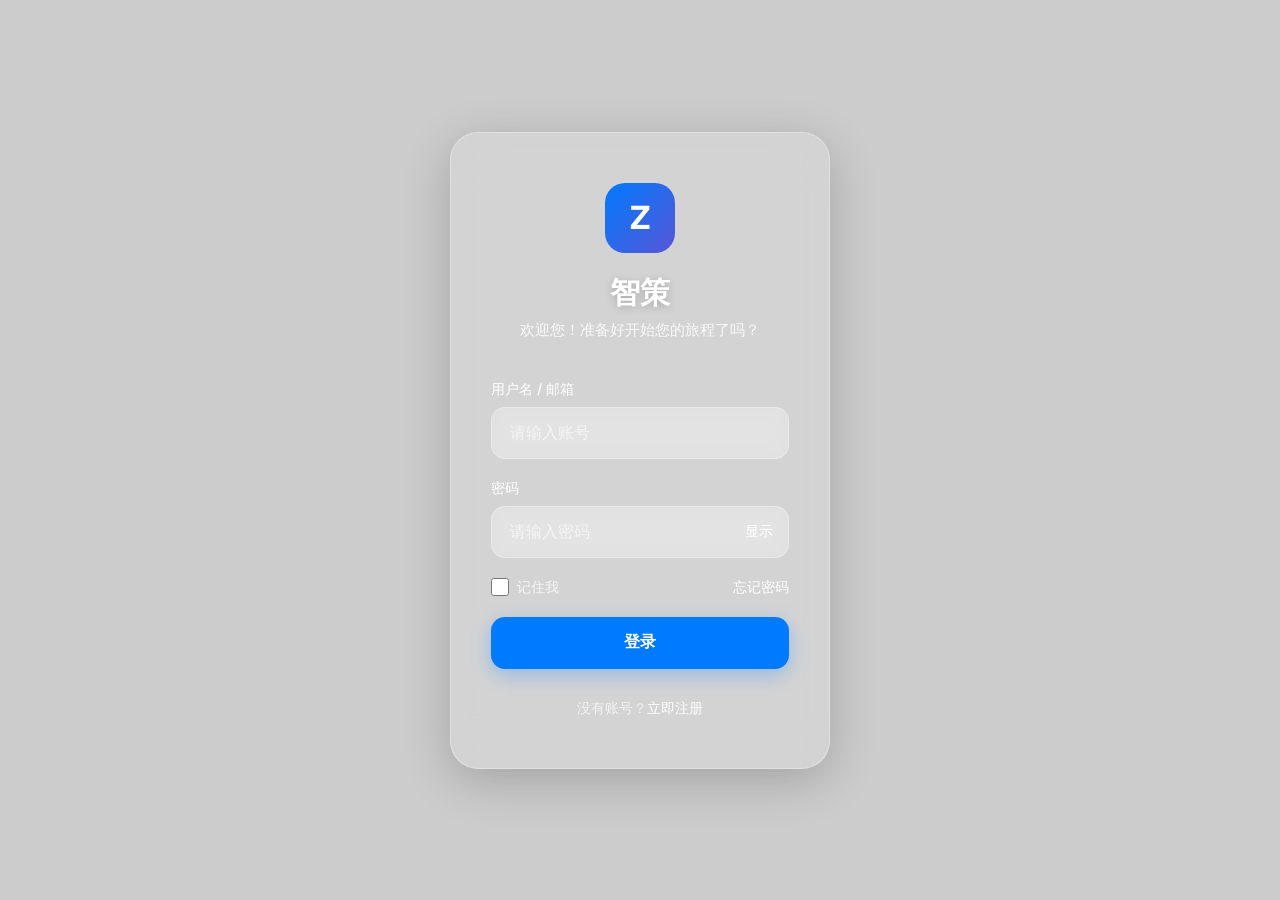
==== templates/login.html @ 8ca9749c "重新开始：上传正确版本" ====
<!DOCTYPE html>
<html lang="zh-CN">
<head>
    <meta charset="UTF-8">
    <meta name="viewport" content="width=device-width, initial-scale=1.0">
    <title>智策 - 智能旅行助手</title>
    <link rel="preconnect" href="https://fonts.googleapis.com">
    <link href="https://fonts.googleapis.com/css2?family=Inter:wght@300;400;500;600;700&display=swap" rel="stylesheet">
    <link rel="stylesheet" href="../static/style.css">
</head>
<body>

<!-- 🌍 卫星飞掠地球视频（已调慢速度：0.3 倍速） -->
<video
    autoplay
    muted
    loop
    playsinline
    class="bg-video"
    oncanplay="this.playbackRate = 0.8"
>
    <source src="../static/videos/earth-flyover.mp4" type="video/mp4">
    您的浏览器不支持视频播放
</video>

<!-- 登录卡片 -->
<div class="login-container">
    <div class="glass-card">
        <div class="logo-area">
            <div class="logo-icon">Z</div>
            <h1>智策</h1>
            <p>欢迎您！准备好开始您的旅程了吗？</p>
        </div>

        <div class="alert" id="alert"></div>

        <form class="login-form" id="loginForm">
            <div class="form-group">
                <label>用户名 / 邮箱</label>
                <input type="text" id="username" placeholder="请输入账号">
            </div>

            <div class="form-group">
                <label>密码</label>
                <div class="pwd-box">
                    <input type="password" id="password" placeholder="请输入密码">
                    <button type="button" id="toggleBtn">显示</button>
                </div>
            </div>

            <div class="form-row">
                <label class="remember">
                    <input type="checkbox"> <span>记住我</span>
                </label>
                <a href="#" class="forget">忘记密码</a>
            </div>

            <button type="submit" class="submit-btn" id="loginBtn">登录</button>
        </form>

        <div class="register">
            没有账号？<a href="#">立即注册</a>
        </div>
    </div>
</div>

<script src="../static/script.js"></script>
</body>
</html>
---- static/style.css ----
* {
    margin: 0;
    padding: 0;
    box-sizing: border-box;
}

/* 视频背景全屏 */
.bg-video {
    position: fixed;
    top: 0;
    left: 0;
    width: 100vw;
    height: 100vh;
    object-fit: cover;
    z-index: -2;
    filter: brightness(0.75);
}

/* 暗色遮罩（保证文字清晰） */
body::before {
    content: '';
    position: fixed;
    top: 0;
    left: 0;
    width: 100%;
    height: 100%;
    background: rgba(0, 0, 0, 0.2);
    z-index: -1;
    pointer-events: none;
}

body {
    font-family: 'Inter', sans-serif;
    min-height: 100vh;
    display: flex;
    align-items: center;
    justify-content: center;
    overflow: hidden;
}

/* 登录容器 */
.login-container {
    width: 100%;
    max-width: 420px;
    padding: 20px;
    position: relative;
    z-index: 1;
}

/* 毛玻璃核心 */
.glass-card {
    background: rgba(255, 255, 255, 0.15);
    backdrop-filter: blur(24px);
    -webkit-backdrop-filter: blur(24px);
    border: 1px solid rgba(255, 255, 255, 0.3);
    border-radius: 28px;
    padding: 50px 40px;
    box-shadow: 0 12px 48px rgba(0, 0, 0, 0.2);
    animation: fadeIn 0.8s ease forwards;
}

@keyframes fadeIn {
    from { opacity: 0; transform: translateY(30px); }
    to { opacity: 1; transform: translateY(0); }
}

/* Logo区域 */
.logo-area {
    text-align: center;
    margin-bottom: 40px;
}

.logo-icon {
    width: 70px;
    height: 70px;
    background: linear-gradient(135deg, #007AFF, #5856D6);
    border-radius: 20px;
    margin: 0 auto 20px;
    display: flex;
    align-items: center;
    justify-content: center;
    font-size: 32px;
    font-weight: 700;
    color: #fff;
}

/* 智策 = 宋体 */
.logo-area h1 {
    font-size: 30px;
    font-weight: 700;
    color: #fff;
    margin-bottom: 6px;
    font-family: "SimSun", "宋体", serif;
    text-shadow: 0 2px 8px rgba(0,0,0,0.2);
}

.logo-area p {
    font-size: 15px;
    color: rgba(255,255,255,0.85);
}

/* 提示框 */
.alert {
    padding: 12px 16px;
    border-radius: 12px;
    font-size: 14px;
    margin-bottom: 20px;
    display: none;
    text-align: center;
}
.alert.error {
    background: rgba(255,59,48,0.15);
    color: #ff3b30;
    border: 1px solid rgba(255,59,48,0.3);
}
.alert.success {
    background: rgba(52,199,89,0.15);
    color: #34c750;
    border: 1px solid rgba(52,199,89,0.3);
}

/* ========== 核心：输入框悬浮弹跳动效 ========== */
/* 定义弹跳动画：鼠标经过时“动一下” */
@keyframes inputBounce {
  0% {
    transform: translateY(0) scale(1);
  }
  50% {
    transform: translateY(-3px) scale(1.01);
  }
  100% {
    transform: translateY(-2px) scale(1.01);
  }
}

/* 表单 */
.login-form {
    display: flex;
    flex-direction: column;
    gap: 20px;
}

.form-group {
    display: flex;
    flex-direction: column;
    gap: 8px;
}

.form-group label {
    font-size: 14px;
    color: #fff;
    font-weight: 500;
}

.form-group input {
    height: 52px;
    padding: 0 18px;
    border-radius: 14px;
    border: 1px solid rgba(255,255,255,0.3);
    background: rgba(255,255,255,0.25);
    backdrop-filter: blur(10px);
    -webkit-backdrop-filter: blur(10px);
    font-size: 16px;
    color: #fff;
    outline: none;
    /* 丝滑过渡所有样式变化 */
    transition: all 0.3s cubic-bezier(0.4, 0, 0.2, 1);
    /* 初始状态 */
    transform: translateY(0) scale(1);
}

.form-group input::placeholder {
    color: rgba(255,255,255,0.6);
}

/* 鼠标悬浮：触发弹跳+高亮 */
.form-group input:hover {
    animation: inputBounce 0.3s ease forwards;
    border-color: rgba(255,255,255,0.6);
    background: rgba(255,255,255,0.35);
    box-shadow: 0 6px 20px rgba(0, 122, 255, 0.15);
}

/* 聚焦状态（点击输入时）：强化效果 */
.form-group input:focus {
    transform: translateY(-2px) scale(1.01);
    border-color: #007AFF;
    background: rgba(255,255,255,0.4);
    box-shadow: 0 0 0 4px rgba(0, 122, 255, 0.15), 0 6px 20px rgba(0, 122, 255, 0.2);
}

/* 密码框 */
.pwd-box {
    position: relative;
}
.pwd-box input {
    width: 100%;
    padding-right: 70px;
}
.pwd-box button {
    position: absolute;
    right: 16px;
    top: 50%;
    transform: translateY(-50%);
    background: none;
    border: none;
    color: #fff;
    font-size: 14px;
    cursor: pointer;
    transition: color 0.2s ease;
}
.pwd-box button:hover {
    color: #007AFF;
}

/* 表单行 */
.form-row {
    display: flex;
    justify-content: space-between;
    align-items: center;
    font-size: 14px;
    color: rgba(255,255,255,0.8);
}

.remember {
    display: flex;
    align-items: center;
    gap: 8px;
    cursor: pointer;
    transition: color 0.2s ease;
}
.remember:hover {
    color: #fff;
}
.remember input {
    width: 18px;
    height: 18px;
    accent-color: #007AFF;
    cursor: pointer;
}

.forget {
    color: #fff;
    text-decoration: none;
    transition: color 0.2s ease;
}
.forget:hover {
    color: #007AFF;
}

/* 登录按钮 */
.submit-btn {
    height: 52px;
    border-radius: 14px;
    background: #007AFF;
    color: #fff;
    font-size: 16px;
    font-weight: 600;
    border: none;
    cursor: pointer;
    transition: all 0.3s cubic-bezier(0.4, 0, 0.2, 1);
    box-shadow: 0 6px 20px rgba(0,122,255,0.3);
    transform: translateY(0);
}
.submit-btn:hover {
    background: #0062cc;
    transform: translateY(-2px);
    box-shadow: 0 8px 28px rgba(0,122,255,0.4);
}
.submit-btn:active {
    transform: translateY(0);
}

/* 注册 */
.register {
    text-align: center;
    margin-top: 30px;
    font-size: 14px;
    color: rgba(255,255,255,0.7);
}
.register a {
    color: #fff;
    text-decoration: none;
    font-weight: 500;
    transition: color 0.2s ease;
}
.register a:hover {
    color: #007AFF;
}

/* 移动端适配 */
@media (max-width: 480px) {
    .glass-card {
        padding: 40px 24px;
        border-radius: 24px;
    }
}
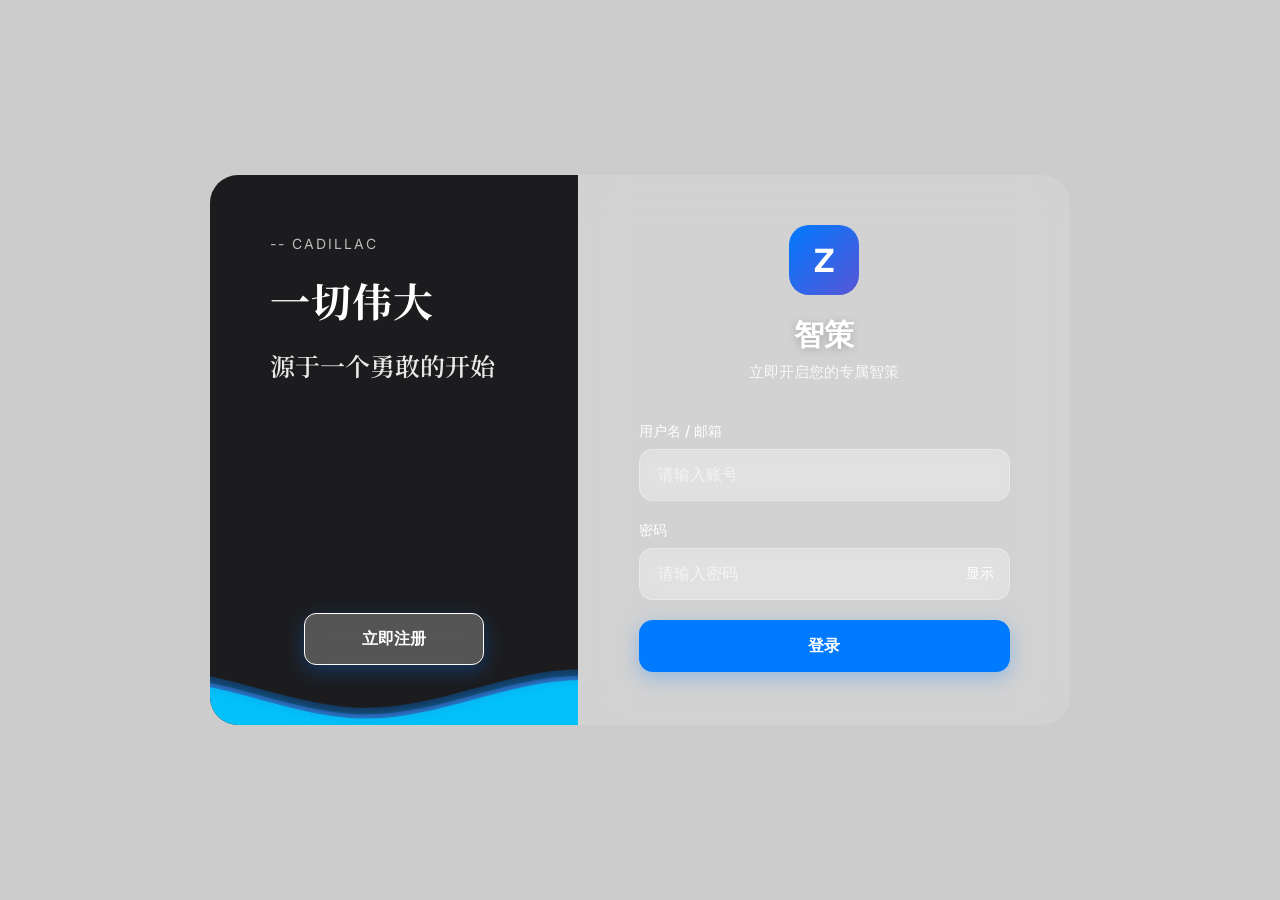
==== commit 8b105033: "2026/6/16更新" ====
--- a/templates/login.html
+++ b/templates/login.html
@@ -5,64 +5,114 @@
     <meta name="viewport" content="width=device-width, initial-scale=1.0">
     <title>智策 - 智能旅行助手</title>
     <link rel="preconnect" href="https://fonts.googleapis.com">
-    <link href="https://fonts.googleapis.com/css2?family=Inter:wght@300;400;500;600;700&display=swap" rel="stylesheet">
+    <link href="https://fonts.googleapis.com/css2?family=Inter:wght@300;400;600;700&family=Noto+Serif+SC:wght@600;700&display=swap" rel="stylesheet">
     <link rel="stylesheet" href="../static/style.css">
 </head>
 <body>
 
-<!-- 🌍 卫星飞掠地球视频（已调慢速度：0.3 倍速） -->
-<video
-    autoplay
-    muted
-    loop
-    playsinline
-    class="bg-video"
-    oncanplay="this.playbackRate = 0.8"
->
+<video autoplay muted loop playsinline class="bg-video" oncanplay="this.playbackRate = 0.8">
     <source src="../static/videos/earth-flyover.mp4" type="video/mp4">
     您的浏览器不支持视频播放
 </video>
 
-<!-- 登录卡片 -->
 <div class="login-container">
-    <div class="glass-card">
-        <div class="logo-area">
-            <div class="logo-icon">Z</div>
-            <h1>智策</h1>
-            <p>欢迎您！准备好开始您的旅程了吗？</p>
-        </div>
+    <div class="swipe-container" id="swipeContainer">
 
-        <div class="alert" id="alert"></div>
+        <div class="info-side">
+            <div class="magazine-motto-wrapper">
+                <div class="motto-text-block" id="infoLogin">
+                    <p class="magazine-sub">-- Cadillac</p>
+                    <h2 class="magazine-large">
+                        <span class="line-1">一切伟大</span><br>
+                        <span class="line-2">源于一个勇敢的开始</span>
+                    </h2>
+                </div>
 
-        <form class="login-form" id="loginForm">
-            <div class="form-group">
-                <label>用户名 / 邮箱</label>
-                <input type="text" id="username" placeholder="请输入账号">
-            </div>
+                <div class="motto-text-block" id="infoRegister" style="display: none; opacity: 0;">
+                    <p class="magazine-sub">-- MARK TWAIN</p>
+                    <h2 class="magazine-large">
+                        <span class="line-1">领先的秘诀</span><br>
+                        <span class="line-2">就是开始</span>
+                    </h2>
+                </div>
 
-            <div class="form-group">
-                <label>密码</label>
-                <div class="pwd-box">
-                    <input type="password" id="password" placeholder="请输入密码">
-                    <button type="button" id="toggleBtn">显示</button>
+                <div class="magazine-btn-area">
+                    <button type="button" class="submit-btn outline-btn" id="toRegisterBtn">立即注册</button>
+                    <button type="button" class="submit-btn outline-btn" id="toLoginBtn" style="display: none;">返回登录</button>
                 </div>
             </div>
 
-            <div class="form-row">
-                <label class="remember">
-                    <input type="checkbox"> <span>记住我</span>
-                </label>
-                <a href="#" class="forget">忘记密码</a>
+            <div class="neon-wave-container">
+                <svg class="waves" xmlns="http://www.w3.org/2000/svg" viewBox="0 24 150 28" preserveAspectRatio="none" shape-rendering="auto">
+                    <defs>
+                        <path id="gentle-wave" d="M-160 44c30 0 58-18 88-18s 58 18 88 18 58-18 88-18 58 18 88 18 v44h-352z" />
+                        <filter id="neon-glow">
+                            <feGaussianBlur stdDeviation="2.5" result="blur" />
+                            <feComposite in="SourceGraphic" in2="blur" operator="over" />
+                        </filter>
+                    </defs>
+                    <g class="parallax">
+                        <use xlink:href="#gentle-wave" x="48" y="0" fill="rgba(0, 122, 255, 0.3)" />
+                        <use xlink:href="#gentle-wave" x="48" y="3" fill="rgba(88, 86, 214, 0.5)" />
+                        <use xlink:href="#gentle-wave" x="48" y="5" fill="rgba(0, 199, 255, 0.8)" filter="url(#neon-glow)" />
+                    </g>
+                </svg>
+            </div>
+        </div>
+
+        <div class="form-side glass-card">
+
+            <div id="loginSection">
+                <div class="logo-area">
+                    <div class="logo-icon">Z</div>
+                    <h1>智策</h1>
+                    <p>立即开启您的专属智策</p>
+                </div>
+
+                <div class="alert" id="loginAlert"></div>
+
+                <form class="login-form" id="loginForm">
+                    <div class="form-group">
+                        <label>用户名 / 邮箱</label>
+                        <input type="text" id="username" placeholder="请输入账号">
+                    </div>
+                    <div class="form-group">
+                        <label>密码</label>
+                        <div class="pwd-box">
+                            <input type="password" id="password" placeholder="请输入密码">
+                            <button type="button" class="togglePwd">显示</button>
+                        </div>
+                    </div>
+                    <button type="submit" class="submit-btn" id="loginBtn">登录</button>
+                </form>
             </div>
 
-            <button type="submit" class="submit-btn" id="loginBtn">登录</button>
-        </form>
+            <div id="registerSection" style="display: none; opacity: 0;">
+                <div class="logo-area">
+                    <div class="logo-icon" style="background: linear-gradient(135deg, #5856D6, #AF52DE);">R</div>
+                    <h1>新账号</h1>
+                    <p>邀请您加入智策，开启专属旅行规划</p>
+                </div>
 
-        <div class="register">
-            没有账号？<a href="#">立即注册</a>
-        </div>
-    </div>
-</div>
+                <div class="alert" id="registerAlert"></div>
+
+                <form class="login-form" id="registerForm">
+                    <div class="form-group">
+                        <label>设置用户名</label>
+                        <input type="text" id="regUsername" placeholder="建议使用常用邮箱">
+                    </div>
+                    <div class="form-group">
+                        <label>设置密码</label>
+                        <div class="pwd-box">
+                            <input type="password" id="regPassword" placeholder="请输入密码">
+                            <button type="button" class="togglePwd">显示</button>
+                        </div>
+                    </div>
+                    <button type="submit" class="submit-btn" style="background: #5856D6;">完成注册</button>
+                </form>
+            </div>
+
+        </div> </div> </div>
 
 <script src="../static/script.js"></script>
 </body>
--- a/static/style.css
+++ b/static/style.css
@@ -13,7 +13,7 @@
     height: 100vh;
     object-fit: cover;
     z-index: -2;
-    filter: brightness(0.75);
+    filter: brightness(0.62);
 }
 
 /* 暗色遮罩（保证文字清晰） */
@@ -38,31 +38,192 @@
     overflow: hidden;
 }
 
-/* 登录容器 */
+/* ... 保留你原有的 * , .bg-video, body 设置 ... */
+
 .login-container {
     width: 100%;
-    max-width: 420px;
+    max-width: 900px; /* 增加宽度以容纳双卡片 */
     padding: 20px;
+    z-index: 1;
+}
+
+/* 核心容器：Flex 布局 */
+.swipe-container {
+    display: flex;
+    width: 100%;
+    min-height: 550px;
+    transition: transform 0.9s cubic-bezier(0.33, 1, 0.68, 1);
+}
+
+.swipe-container.normal {
+    transform: translateX(0%);
+}
+
+/* 切换：平滑滑到注册页位置 */
+.swipe-container.slide-register {
+    transform: translateX(-50%);
+}
+
+/* 深碳灰信息卡 (4:6 比例中的 4) */
+.info-side {
+    flex: 4;
+    background: #1c1c1e; /* 深碳灰 */
+    border-radius: 28px 0 0 28px;
+    display: flex;
+    /* 不再是居中，而是改为内容垂直分布（Space-between） */
+    justify-content: flex-start; /* 默认对齐到左边 */
+    align-items: center; /* 垂直居中整个包装器 */
+    text-align: left; /* 文字靠左对齐 */
+    padding: 60px; /* 增加内边距，更有杂志留白感 */
     position: relative;
-    z-index: 1;
-}
-
-/* 毛玻璃核心 */
-.glass-card {
-    background: rgba(255, 255, 255, 0.15);
-    backdrop-filter: blur(24px);
-    -webkit-backdrop-filter: blur(24px);
-    border: 1px solid rgba(255, 255, 255, 0.3);
-    border-radius: 28px;
-    padding: 50px 40px;
-    box-shadow: 0 12px 48px rgba(0, 0, 0, 0.2);
-    animation: fadeIn 0.8s ease forwards;
-}
-
-@keyframes fadeIn {
-    from { opacity: 0; transform: translateY(30px); }
+    z-index: 2;
+    position: relative; /* 确保波浪相对于卡片定位 */
+    overflow: hidden;   /* 隐藏超出圆角的波浪部分 */
+}
+
+.neon-wave-container {
+    position: absolute;
+    bottom: 0;
+    left: 0;
+    width: 100%;
+    height: 60px; /* 波浪高度 */
+    pointer-events: none; /* 确保波浪不会挡住按钮点击 */
+}
+
+.waves {
+    position: relative;
+    width: 100%;
+    height: 100%;
+}
+
+/* 动画：让波浪动起来 */
+.parallax > use {
+    animation: move-forever 25s cubic-bezier(.55,.5,.45,.5) infinite;
+}
+
+/* 三层波浪不同的速度，产生错位感 */
+.parallax > use:nth-child(1) {
+    animation-delay: -1s;
+    animation-duration: 3s;
+}
+.parallax > use:nth-child(2) {
+    animation-delay: -2s;
+    animation-duration: 5s;
+}
+.parallax > use:nth-child(3) {
+    animation-delay: -3s;
+    animation-duration: 7s;
+    /* 最后一层最亮，模拟霓虹核心 */
+}
+
+@keyframes move-forever {
+    0% {
+        transform: translate3d(-90px, 0, 0);
+    }
+    100% {
+        transform: translate3d(85px, 0, 0);
+    }
+}
+
+.magazine-motto-wrapper {
+    height: 100%;
+    width: 100%;
+    display: flex;
+    flex-direction: column;
+    justify-content: space-between; /* 关键：文字在最上，按钮在最下 */
+    align-items: flex-start; /* 全部左对齐 */
+}
+
+.magazine-sub {
+    font-family: 'Inter', sans-serif; /* 保持无衬线体，显得现代 */
+    font-size: 14px;
+    color: rgba(255,255,255,0.7);
+    text-transform: uppercase; /* 英文全大写 */
+    letter-spacing: 2px; /* 增加字间距，更显高级 */
+    margin-bottom: 20px; /* 与主体文字的间距 */
+    position: relative;
+}
+
+.magazine-large {
+    /* 引入更优雅的衬线字体 */
+    font-family: 'Noto Serif SC', serif !important;
+    color: #fff;
+    line-height: 1.4;
+    font-weight: 700;
+}
+
+/* 第一行字体更大 */
+.magazine-large .line-1 {
+    font-size: 40px; /* 大字体 */
+    letter-spacing: 1px;
+}
+
+/* 第二行字体缩小以放下整句话 */
+.magazine-large .line-2 {
+    font-size: 25px; /* 小字体 */
+    font-weight: 600;
+    color: rgba(255,255,255,0.9);
+    display: block;
+    margin-top: 20px; /* 两行之间的间距 */
+}
+/* 半透明卡 (4:6 比例中的 6) */
+.form-side {
+    flex: 6;
+    padding: 50px 60px !important;
+    border-radius: 0 28px 28px 0 !important;
+    background: rgba(255, 255, 255, 0.12) !important; /* 稍微提一点厚度 */
+    backdrop-filter: blur(20px); /* 增加模糊度，更有高级感 */
+    border-left: 1px solid rgba(255, 255, 255, 0.1); /* 左右卡片交界处加一条极细的亮边 */
+    margin: 0 !important;
+}
+
+/* 激活状态：左右互换 */
+.swipe-container.active {
+    flex-direction: row-reverse;
+    transform: translateX(-15px);
+}
+
+.swipe-container.active .info-side {
+    border-radius: 0 28px 28px 0;
+}
+
+.swipe-container.active .form-side {
+    border-radius: 28px 0 0 28px !important;
+}
+
+.magazine-btn-area {
+    width: 100%;
+    display: flex;
+    justify-content: center; /* 将按钮居中，或者改为左对齐 flex-start */
+    padding-top: 40px; /* 确保不紧贴文字 */
+}
+/* 幽灵按钮样式（用于左侧） */
+/* 保持幽灵按钮样式，但确保位置正确 */
+.outline-btn {
+    width: 100%; /* 按钮也左对齐并填满区域 */
+    max-width: 180px; /* 限制最大宽度，不要太大 */
+    background:rgba(255,255,255,0.25) !important;
+    color: #fff !important;
+    border: 1px solid #fff !important; /* 凯迪拉克风格更细的边框 */
+    border-radius: 12px !important;
+    backdrop-filter: blur(10px);
+    -webkit-backdrop-filter: blur(10px);
+}
+.outline-btn:hover {
+    background: #fff !important;
+    color: #1c1c1e !important;
+}
+
+/* 淡入淡出动画类 */
+.fade-in {
+    animation: fadeInContent 1s forwards;
+}
+
+@keyframes fadeInContent {
+    from { opacity: 0; transform: translateY(10px); }
     to { opacity: 1; transform: translateY(0); }
 }
+
 
 /* Logo区域 */
 .logo-area {
